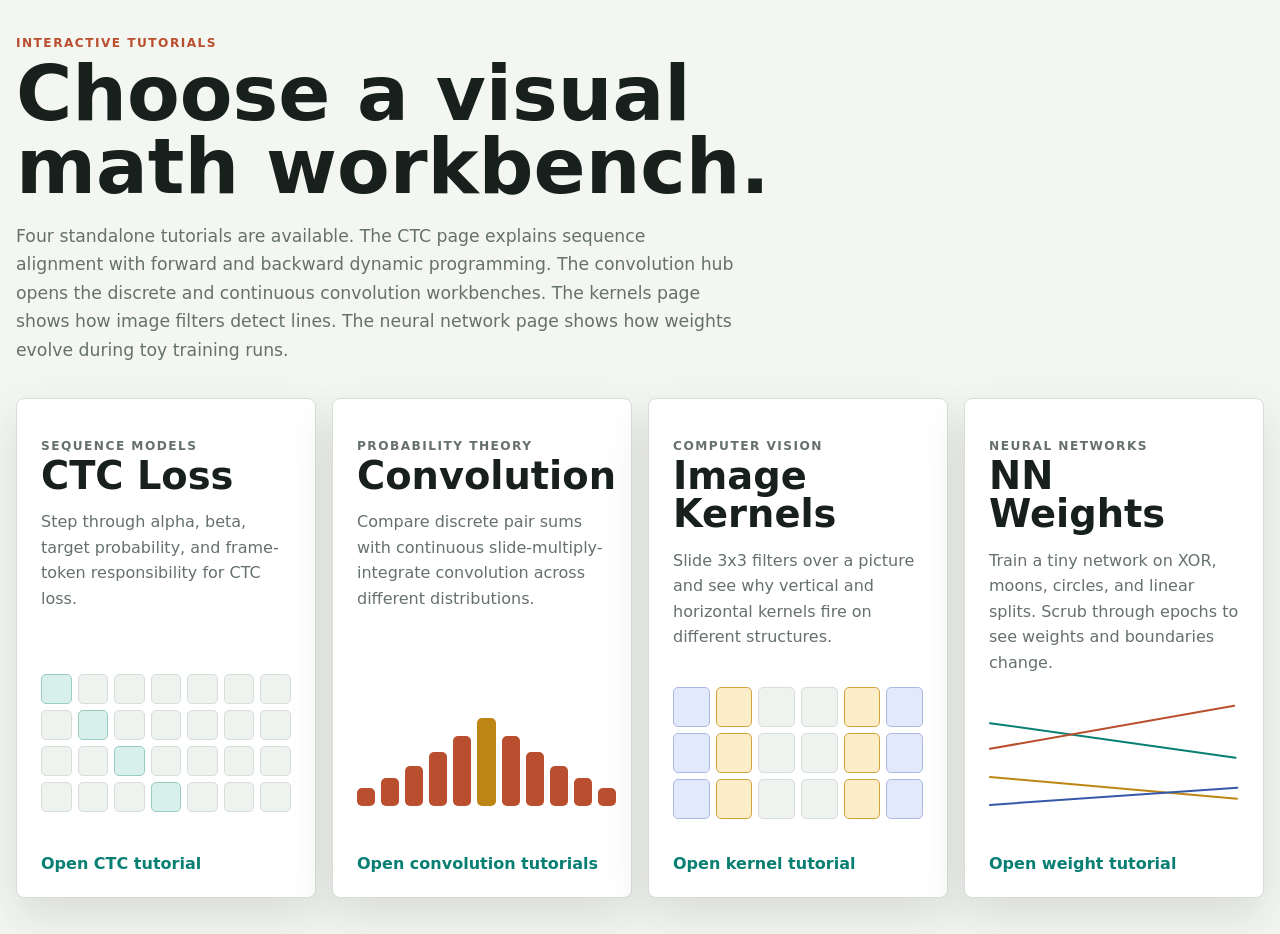
==== index.html @ c2757a95 "no verify ssl" ====
<!doctype html>
<html lang="en">
  <head>
    <meta charset="utf-8">
    <meta name="viewport" content="width=device-width, initial-scale=1">
    <title>Interactive ML Math Tutorials</title>
    <style>
      :root {
        color-scheme: light;
        --bg: #f4f6f2;
        --surface: #ffffff;
        --surface-strong: #eef3ef;
        --ink: #17201c;
        --muted: #65716a;
        --line: #d7ded8;
        --teal: #087f73;
        --rust: #b94f2f;
        --amber: #bd8614;
        --shadow: 0 18px 45px rgba(23, 32, 28, 0.12);
        font-family:
          Inter, ui-sans-serif, system-ui, -apple-system, BlinkMacSystemFont, "Segoe UI",
          sans-serif;
      }

      * {
        box-sizing: border-box;
      }

      body {
        min-width: 320px;
        min-height: 100vh;
        margin: 0;
        background: var(--bg);
        color: var(--ink);
      }

      .shell {
        display: grid;
        align-content: center;
        width: min(1500px, calc(100vw - 32px));
        min-height: 100vh;
        margin: 0 auto;
        padding: 36px 0;
      }

      .eyebrow {
        margin: 0 0 8px;
        color: var(--rust);
        font-size: 0.76rem;
        font-weight: 900;
        letter-spacing: 0.12em;
        text-transform: uppercase;
      }

      h1 {
        max-width: 880px;
        margin: 0;
        font-size: clamp(2.4rem, 6vw, 5.6rem);
        line-height: 0.95;
        letter-spacing: 0;
      }

      .lead {
        max-width: 720px;
        margin: 18px 0 0;
        color: var(--muted);
        font-size: 1.08rem;
        line-height: 1.65;
      }

      .cards {
        display: grid;
        grid-template-columns: repeat(4, minmax(0, 1fr));
        gap: 16px;
        margin-top: 34px;
      }

      .card {
        display: grid;
        min-height: 320px;
        border: 1px solid var(--line);
        border-radius: 8px;
        background: var(--surface);
        box-shadow: var(--shadow);
        color: inherit;
        text-decoration: none;
        padding: 24px;
        transition:
          border-color 160ms ease,
          transform 160ms ease,
          box-shadow 160ms ease;
      }

      .card:hover,
      .card:focus-visible {
        border-color: var(--teal);
        box-shadow: 0 22px 56px rgba(23, 32, 28, 0.16);
        transform: translateY(-2px);
        outline: 0;
      }

      .card h2 {
        margin: 0;
        font-size: clamp(1.7rem, 3vw, 2.6rem);
        line-height: 1;
        letter-spacing: 0;
      }

      .card p {
        margin: 14px 0 0;
        color: var(--muted);
        line-height: 1.6;
      }

      .mini-visual {
        display: grid;
        align-content: end;
        min-height: 120px;
        margin-top: 24px;
      }

      .lattice {
        display: grid;
        grid-template-columns: repeat(7, 1fr);
        gap: 6px;
      }

      .lattice span,
      .bar-row span {
        border-radius: 5px;
        background: var(--surface-strong);
      }

      .lattice span {
        min-height: 30px;
        border: 1px solid var(--line);
      }

      .lattice span:nth-child(1),
      .lattice span:nth-child(9),
      .lattice span:nth-child(17),
      .lattice span:nth-child(25) {
        background: #d8f0eb;
        border-color: #9bcac1;
      }

      .bar-row {
        display: grid;
        grid-template-columns: repeat(11, 1fr);
        gap: 6px;
        align-items: end;
      }

      .bar-row span {
        background: var(--rust);
      }

      .bar-row span:nth-child(1),
      .bar-row span:nth-child(11) {
        height: 18px;
      }

      .bar-row span:nth-child(2),
      .bar-row span:nth-child(10) {
        height: 28px;
      }

      .bar-row span:nth-child(3),
      .bar-row span:nth-child(9) {
        height: 40px;
      }

      .bar-row span:nth-child(4),
      .bar-row span:nth-child(8) {
        height: 54px;
      }

      .bar-row span:nth-child(5),
      .bar-row span:nth-child(7) {
        height: 70px;
      }

      .bar-row span:nth-child(6) {
        height: 88px;
        background: var(--amber);
      }

      .kernel-mini {
        display: grid;
        grid-template-columns: repeat(6, 1fr);
        gap: 6px;
        align-content: stretch;
      }

      .kernel-mini span {
        min-height: 28px;
        border: 1px solid var(--line);
        border-radius: 5px;
        background: var(--surface-strong);
      }

      .kernel-mini span:nth-child(3n + 2) {
        background: #faedc7;
        border-color: #d5a33c;
      }

      .kernel-mini span:nth-child(6n + 1),
      .kernel-mini span:nth-child(6n + 6) {
        background: #e2e9fb;
        border-color: #aab9e4;
      }

      .weight-mini {
        position: relative;
        min-height: 132px;
      }

      .weight-mini span {
        position: absolute;
        left: 0;
        right: 0;
        height: 2px;
        border-radius: 999px;
        background: var(--teal);
        transform-origin: left center;
      }

      .weight-mini span:nth-child(1) {
        top: 22px;
        transform: rotate(8deg);
      }

      .weight-mini span:nth-child(2) {
        top: 48px;
        background: var(--rust);
        transform: rotate(-10deg);
      }

      .weight-mini span:nth-child(3) {
        top: 76px;
        background: var(--amber);
        transform: rotate(5deg);
      }

      .weight-mini span:nth-child(4) {
        top: 104px;
        background: #3559a8;
        transform: rotate(-4deg);
      }

      .open-label {
        align-self: end;
        display: inline-flex;
        align-items: center;
        gap: 8px;
        margin-top: 22px;
        color: var(--teal);
        font-weight: 900;
      }

      @media (max-width: 1180px) {
        .cards {
          grid-template-columns: repeat(2, minmax(0, 1fr));
        }
      }

      @media (max-width: 820px) {
        .shell {
          align-content: start;
          padding: 24px 0;
        }

        h1 {
          max-width: 12em;
          font-size: clamp(2rem, 9vw, 3.3rem);
          line-height: 1.02;
        }

        .cards {
          grid-template-columns: 1fr;
        }

        .card {
          min-height: 260px;
        }
      }
    </style>
  </head>
  <body>
    <main class="shell">
      <p class="eyebrow">Interactive Tutorials</p>
      <h1>Choose a visual math workbench.</h1>
      <p class="lead">
        Four standalone tutorials are available. The CTC page explains sequence
        alignment with forward and backward dynamic programming. The convolution
        hub opens the discrete and continuous convolution workbenches. The
        kernels page shows how image filters detect lines. The neural network
        page shows how weights evolve during toy training runs.
      </p>

      <div class="cards" aria-label="Tutorials">
        <a class="card" href="ctc.html">
          <div>
            <p class="eyebrow">Sequence models</p>
            <h2>CTC Loss</h2>
            <p>
              Step through alpha, beta, target probability, and frame-token
              responsibility for CTC loss.
            </p>
          </div>
          <div class="mini-visual lattice" aria-hidden="true">
            <span></span><span></span><span></span><span></span><span></span><span></span><span></span>
            <span></span><span></span><span></span><span></span><span></span><span></span><span></span>
            <span></span><span></span><span></span><span></span><span></span><span></span><span></span>
            <span></span><span></span><span></span><span></span><span></span><span></span><span></span>
          </div>
          <span class="open-label">Open CTC tutorial</span>
        </a>

        <a class="card" href="convolution.html">
          <div>
            <p class="eyebrow">Probability theory</p>
            <h2>Convolution</h2>
            <p>
              Compare discrete pair sums with continuous slide-multiply-integrate
              convolution across different distributions.
            </p>
          </div>
          <div class="mini-visual bar-row" aria-hidden="true">
            <span></span><span></span><span></span><span></span><span></span><span></span>
            <span></span><span></span><span></span><span></span><span></span>
          </div>
          <span class="open-label">Open convolution tutorials</span>
        </a>

        <a class="card" href="kernels.html">
          <div>
            <p class="eyebrow">Computer vision</p>
            <h2>Image Kernels</h2>
            <p>
              Slide 3x3 filters over a picture and see why vertical and
              horizontal kernels fire on different structures.
            </p>
          </div>
          <div class="mini-visual kernel-mini" aria-hidden="true">
            <span></span><span></span><span></span><span></span><span></span><span></span>
            <span></span><span></span><span></span><span></span><span></span><span></span>
            <span></span><span></span><span></span><span></span><span></span><span></span>
          </div>
          <span class="open-label">Open kernel tutorial</span>
        </a>

        <a class="card" href="nn-weights.html">
          <div>
            <p class="eyebrow">Neural networks</p>
            <h2>NN Weights</h2>
            <p>
              Train a tiny network on XOR, moons, circles, and linear splits.
              Scrub through epochs to see weights and boundaries change.
            </p>
          </div>
          <div class="mini-visual weight-mini" aria-hidden="true">
            <span></span><span></span><span></span><span></span>
          </div>
          <span class="open-label">Open weight tutorial</span>
        </a>
      </div>
    </main>
  </body>
</html>
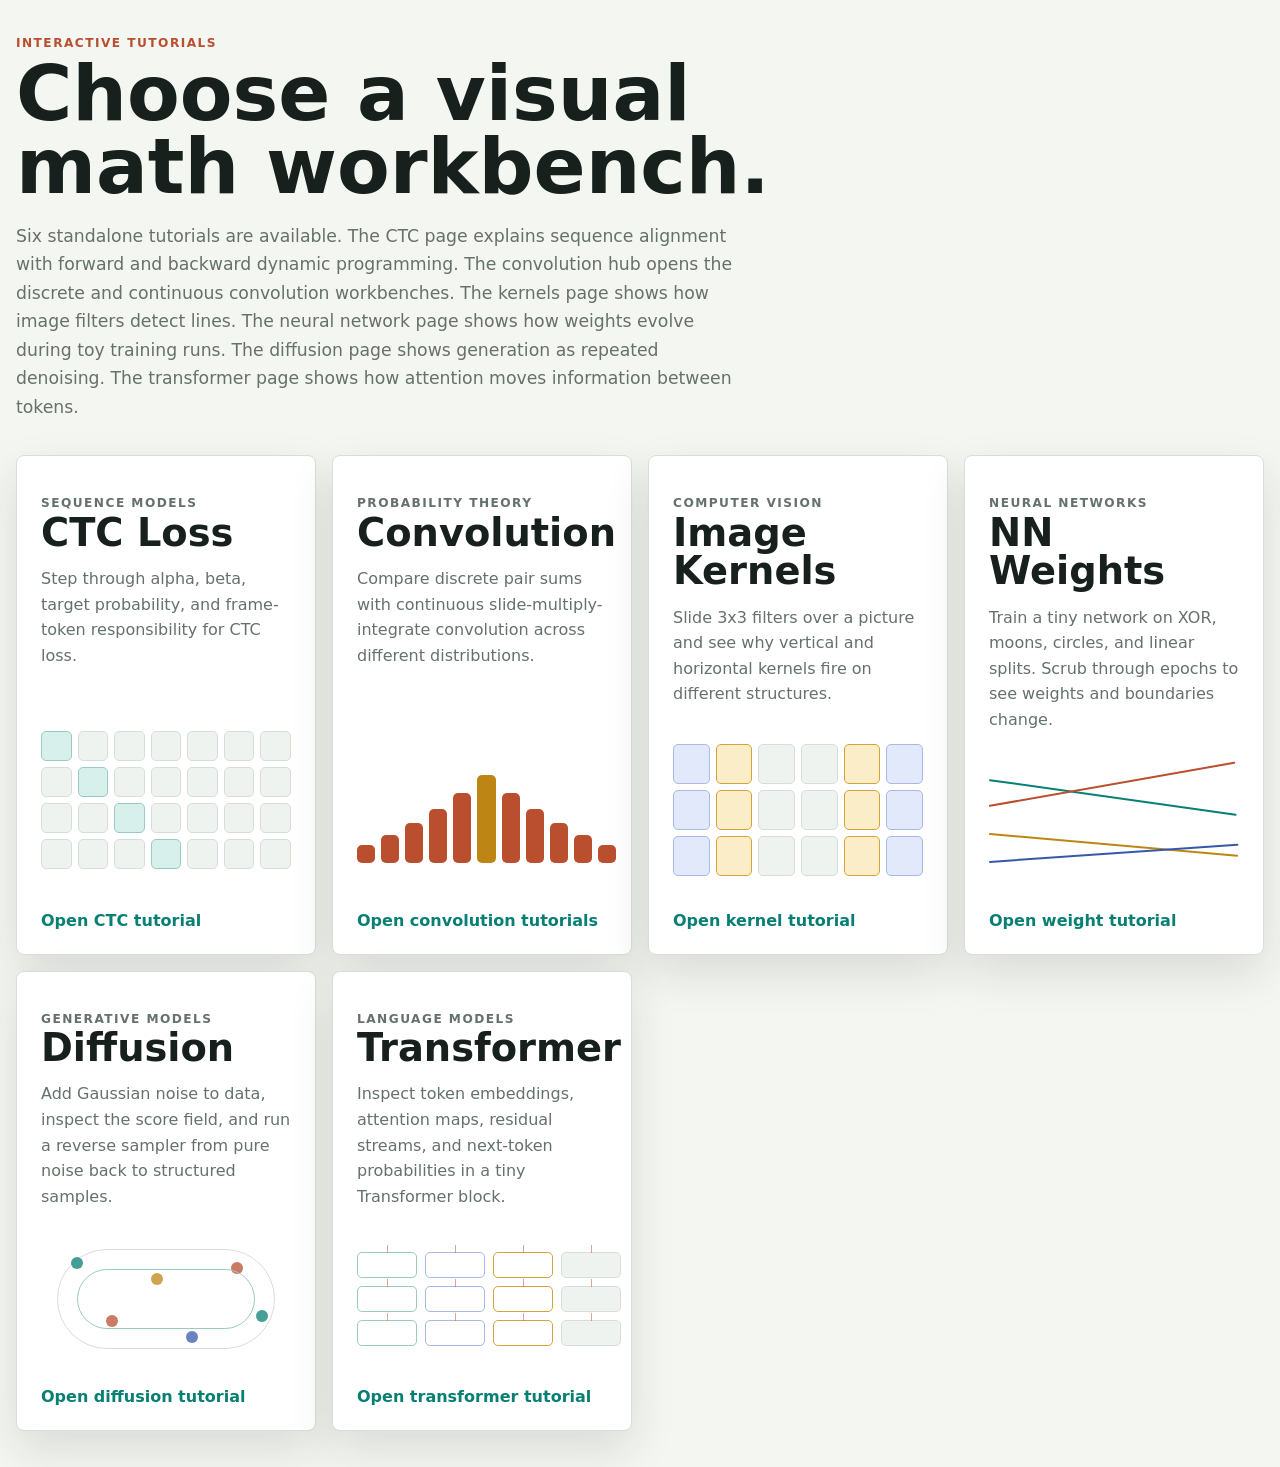
==== commit 6ebc028a: "ctc" ====
--- a/index.html
+++ b/index.html
@@ -70,7 +70,7 @@
 
       .cards {
         display: grid;
-        grid-template-columns: repeat(4, minmax(0, 1fr));
+        grid-template-columns: repeat(auto-fit, minmax(280px, 1fr));
         gap: 16px;
         margin-top: 34px;
       }
@@ -248,6 +248,110 @@
         transform: rotate(-4deg);
       }
 
+      .diffusion-mini {
+        position: relative;
+        min-height: 132px;
+        overflow: hidden;
+      }
+
+      .diffusion-mini span {
+        position: absolute;
+        width: 12px;
+        height: 12px;
+        border-radius: 999px;
+        background: var(--rust);
+        opacity: 0.75;
+      }
+
+      .diffusion-mini span:nth-child(1) {
+        left: 12%;
+        top: 18%;
+        background: var(--teal);
+      }
+
+      .diffusion-mini span:nth-child(2) {
+        left: 26%;
+        top: 62%;
+      }
+
+      .diffusion-mini span:nth-child(3) {
+        left: 44%;
+        top: 30%;
+        background: var(--amber);
+      }
+
+      .diffusion-mini span:nth-child(4) {
+        left: 58%;
+        top: 74%;
+        background: #3559a8;
+      }
+
+      .diffusion-mini span:nth-child(5) {
+        left: 76%;
+        top: 22%;
+      }
+
+      .diffusion-mini span:nth-child(6) {
+        left: 86%;
+        top: 58%;
+        background: var(--teal);
+      }
+
+      .diffusion-mini::before,
+      .diffusion-mini::after {
+        content: "";
+        position: absolute;
+        inset: 16px;
+        border: 1px solid var(--line);
+        border-radius: 999px;
+      }
+
+      .diffusion-mini::after {
+        inset: 36px;
+        border-color: #9bcac1;
+      }
+
+      .transformer-mini {
+        display: grid;
+        grid-template-columns: repeat(4, 1fr);
+        gap: 8px;
+        align-content: center;
+      }
+
+      .transformer-mini span {
+        position: relative;
+        min-height: 26px;
+        border: 1px solid var(--line);
+        border-radius: 5px;
+        background: var(--surface-strong);
+      }
+
+      .transformer-mini span:nth-child(4n + 1) {
+        background: var(--teal-soft);
+        border-color: #9bcac1;
+      }
+
+      .transformer-mini span:nth-child(4n + 2) {
+        background: var(--blue-soft);
+        border-color: #aab9e4;
+      }
+
+      .transformer-mini span:nth-child(4n + 3) {
+        background: var(--amber-soft);
+        border-color: #d5a33c;
+      }
+
+      .transformer-mini span::after {
+        content: "";
+        position: absolute;
+        left: 50%;
+        top: -8px;
+        width: 1px;
+        height: 8px;
+        background: var(--rust);
+        opacity: 0.5;
+      }
+
       .open-label {
         align-self: end;
         display: inline-flex;
@@ -291,11 +395,13 @@
       <p class="eyebrow">Interactive Tutorials</p>
       <h1>Choose a visual math workbench.</h1>
       <p class="lead">
-        Four standalone tutorials are available. The CTC page explains sequence
+        Six standalone tutorials are available. The CTC page explains sequence
         alignment with forward and backward dynamic programming. The convolution
         hub opens the discrete and continuous convolution workbenches. The
         kernels page shows how image filters detect lines. The neural network
-        page shows how weights evolve during toy training runs.
+        page shows how weights evolve during toy training runs. The diffusion
+        page shows generation as repeated denoising. The transformer page shows
+        how attention moves information between tokens.
       </p>
 
       <div class="cards" aria-label="Tutorials">
@@ -364,6 +470,38 @@
           </div>
           <span class="open-label">Open weight tutorial</span>
         </a>
+
+        <a class="card" href="diffusion.html">
+          <div>
+            <p class="eyebrow">Generative models</p>
+            <h2>Diffusion</h2>
+            <p>
+              Add Gaussian noise to data, inspect the score field, and run a
+              reverse sampler from pure noise back to structured samples.
+            </p>
+          </div>
+          <div class="mini-visual diffusion-mini" aria-hidden="true">
+            <span></span><span></span><span></span><span></span><span></span><span></span>
+          </div>
+          <span class="open-label">Open diffusion tutorial</span>
+        </a>
+
+        <a class="card" href="transformer.html">
+          <div>
+            <p class="eyebrow">Language models</p>
+            <h2>Transformer</h2>
+            <p>
+              Inspect token embeddings, attention maps, residual streams, and
+              next-token probabilities in a tiny Transformer block.
+            </p>
+          </div>
+          <div class="mini-visual transformer-mini" aria-hidden="true">
+            <span></span><span></span><span></span><span></span>
+            <span></span><span></span><span></span><span></span>
+            <span></span><span></span><span></span><span></span>
+          </div>
+          <span class="open-label">Open transformer tutorial</span>
+        </a>
       </div>
     </main>
   </body>
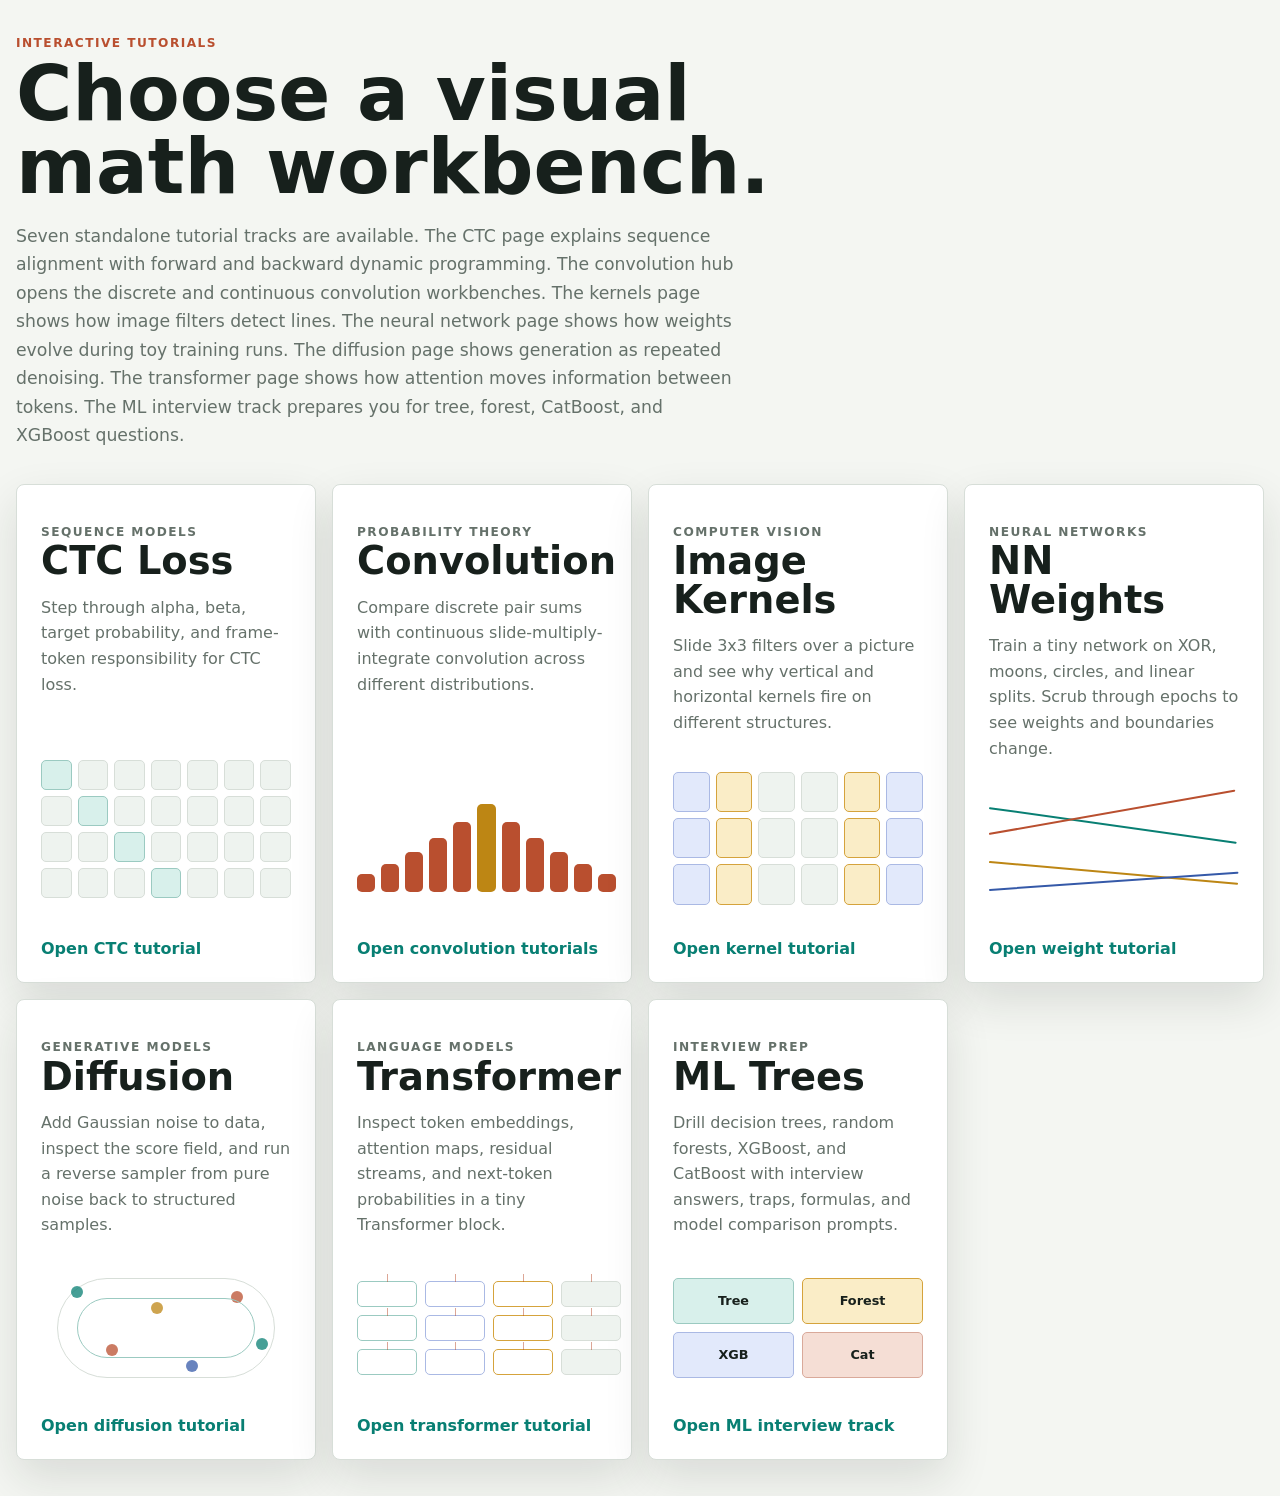
==== commit 16285510: "ctc" ====
--- a/index.html
+++ b/index.html
@@ -352,6 +352,45 @@
         opacity: 0.5;
       }
 
+      .interview-mini {
+        display: grid;
+        grid-template-columns: repeat(2, minmax(0, 1fr));
+        gap: 8px;
+        align-content: center;
+      }
+
+      .interview-mini span {
+        display: grid;
+        place-items: center;
+        min-height: 46px;
+        border: 1px solid var(--line);
+        border-radius: 5px;
+        background: #eef3ef;
+        color: var(--ink);
+        font-size: 0.8rem;
+        font-weight: 900;
+      }
+
+      .interview-mini span:nth-child(1) {
+        border-color: #9bcac1;
+        background: #d8f0eb;
+      }
+
+      .interview-mini span:nth-child(2) {
+        border-color: #d5a33c;
+        background: #faedc7;
+      }
+
+      .interview-mini span:nth-child(3) {
+        border-color: #aab9e4;
+        background: #e2e9fb;
+      }
+
+      .interview-mini span:nth-child(4) {
+        border-color: #d9a99a;
+        background: #f5ded5;
+      }
+
       .open-label {
         align-self: end;
         display: inline-flex;
@@ -395,13 +434,14 @@
       <p class="eyebrow">Interactive Tutorials</p>
       <h1>Choose a visual math workbench.</h1>
       <p class="lead">
-        Six standalone tutorials are available. The CTC page explains sequence
+        Seven standalone tutorial tracks are available. The CTC page explains sequence
         alignment with forward and backward dynamic programming. The convolution
         hub opens the discrete and continuous convolution workbenches. The
         kernels page shows how image filters detect lines. The neural network
         page shows how weights evolve during toy training runs. The diffusion
         page shows generation as repeated denoising. The transformer page shows
-        how attention moves information between tokens.
+        how attention moves information between tokens. The ML interview track
+        prepares you for tree, forest, CatBoost, and XGBoost questions.
       </p>
 
       <div class="cards" aria-label="Tutorials">
@@ -502,6 +542,21 @@
           </div>
           <span class="open-label">Open transformer tutorial</span>
         </a>
+
+        <a class="card" href="ml-interview.html">
+          <div>
+            <p class="eyebrow">Interview prep</p>
+            <h2>ML Trees</h2>
+            <p>
+              Drill decision trees, random forests, XGBoost, and CatBoost with
+              interview answers, traps, formulas, and model comparison prompts.
+            </p>
+          </div>
+          <div class="mini-visual interview-mini" aria-hidden="true">
+            <span>Tree</span><span>Forest</span><span>XGB</span><span>Cat</span>
+          </div>
+          <span class="open-label">Open ML interview track</span>
+        </a>
       </div>
     </main>
   </body>
